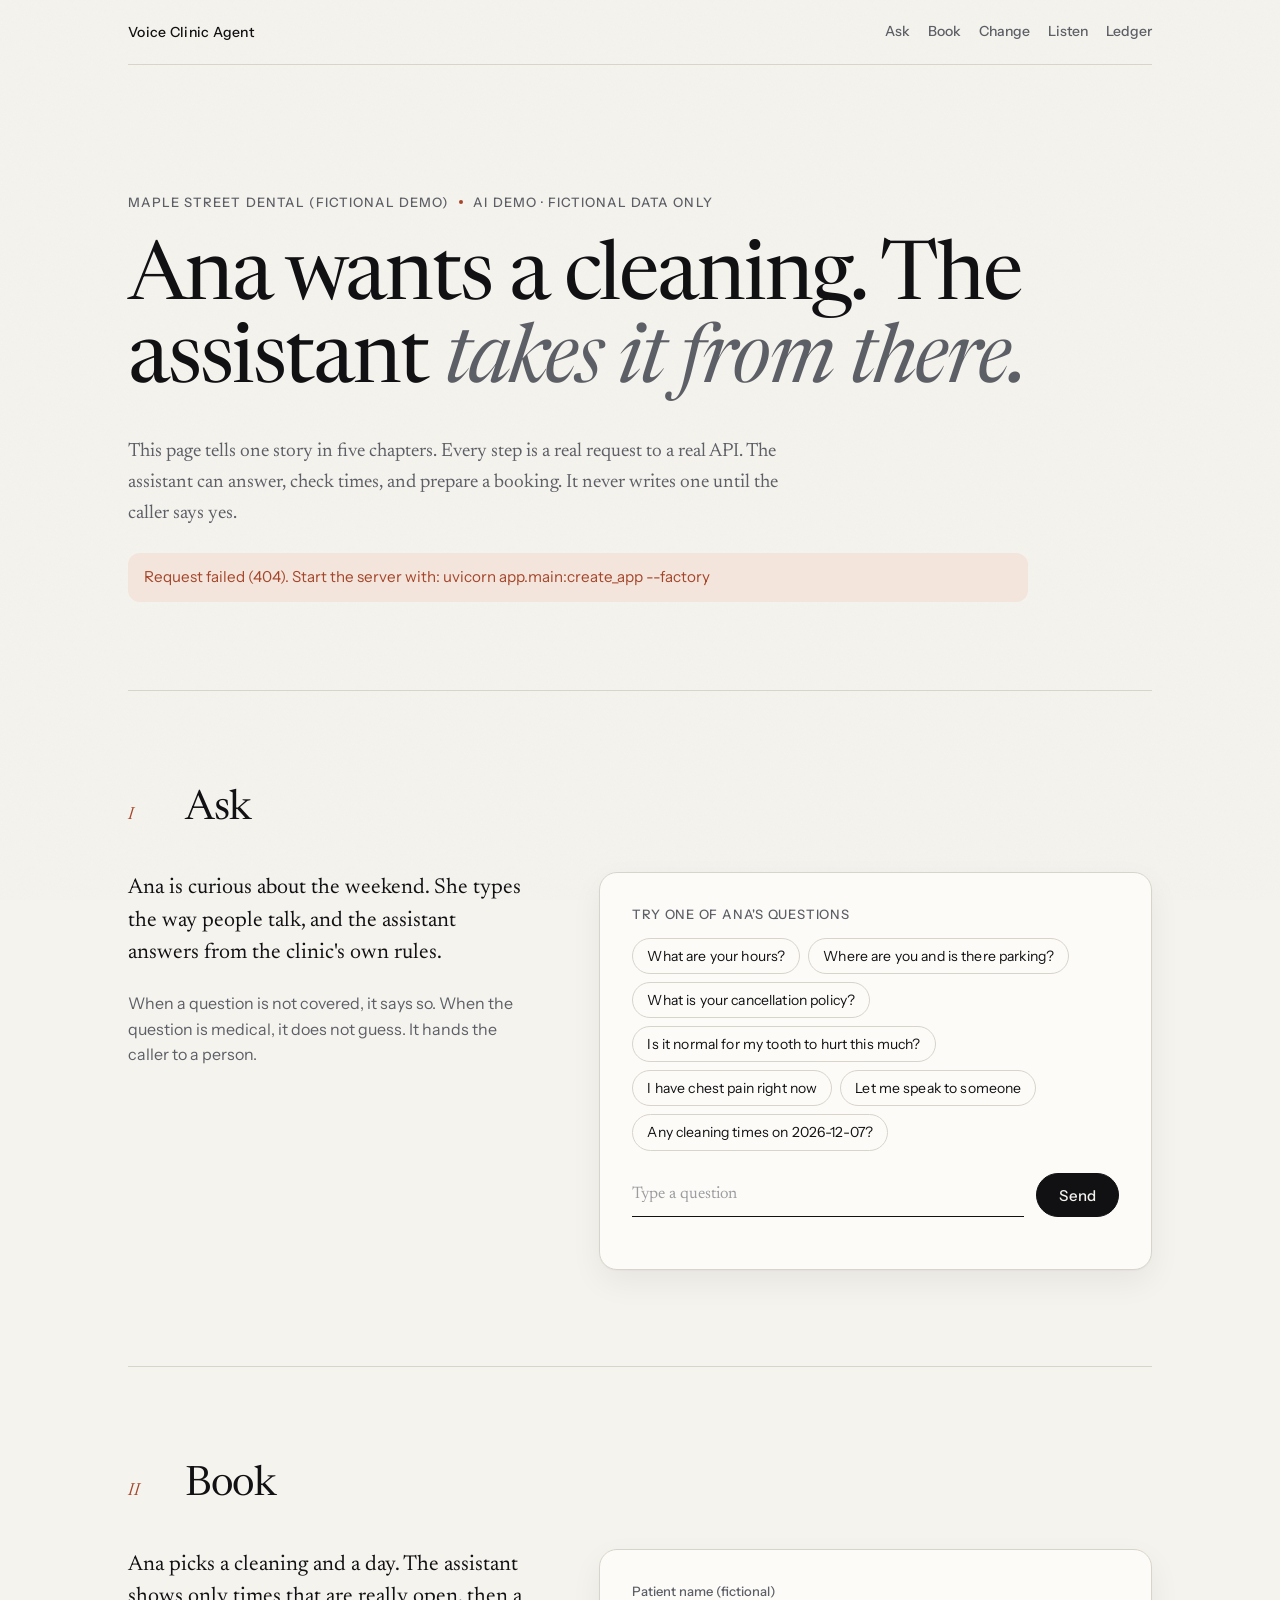
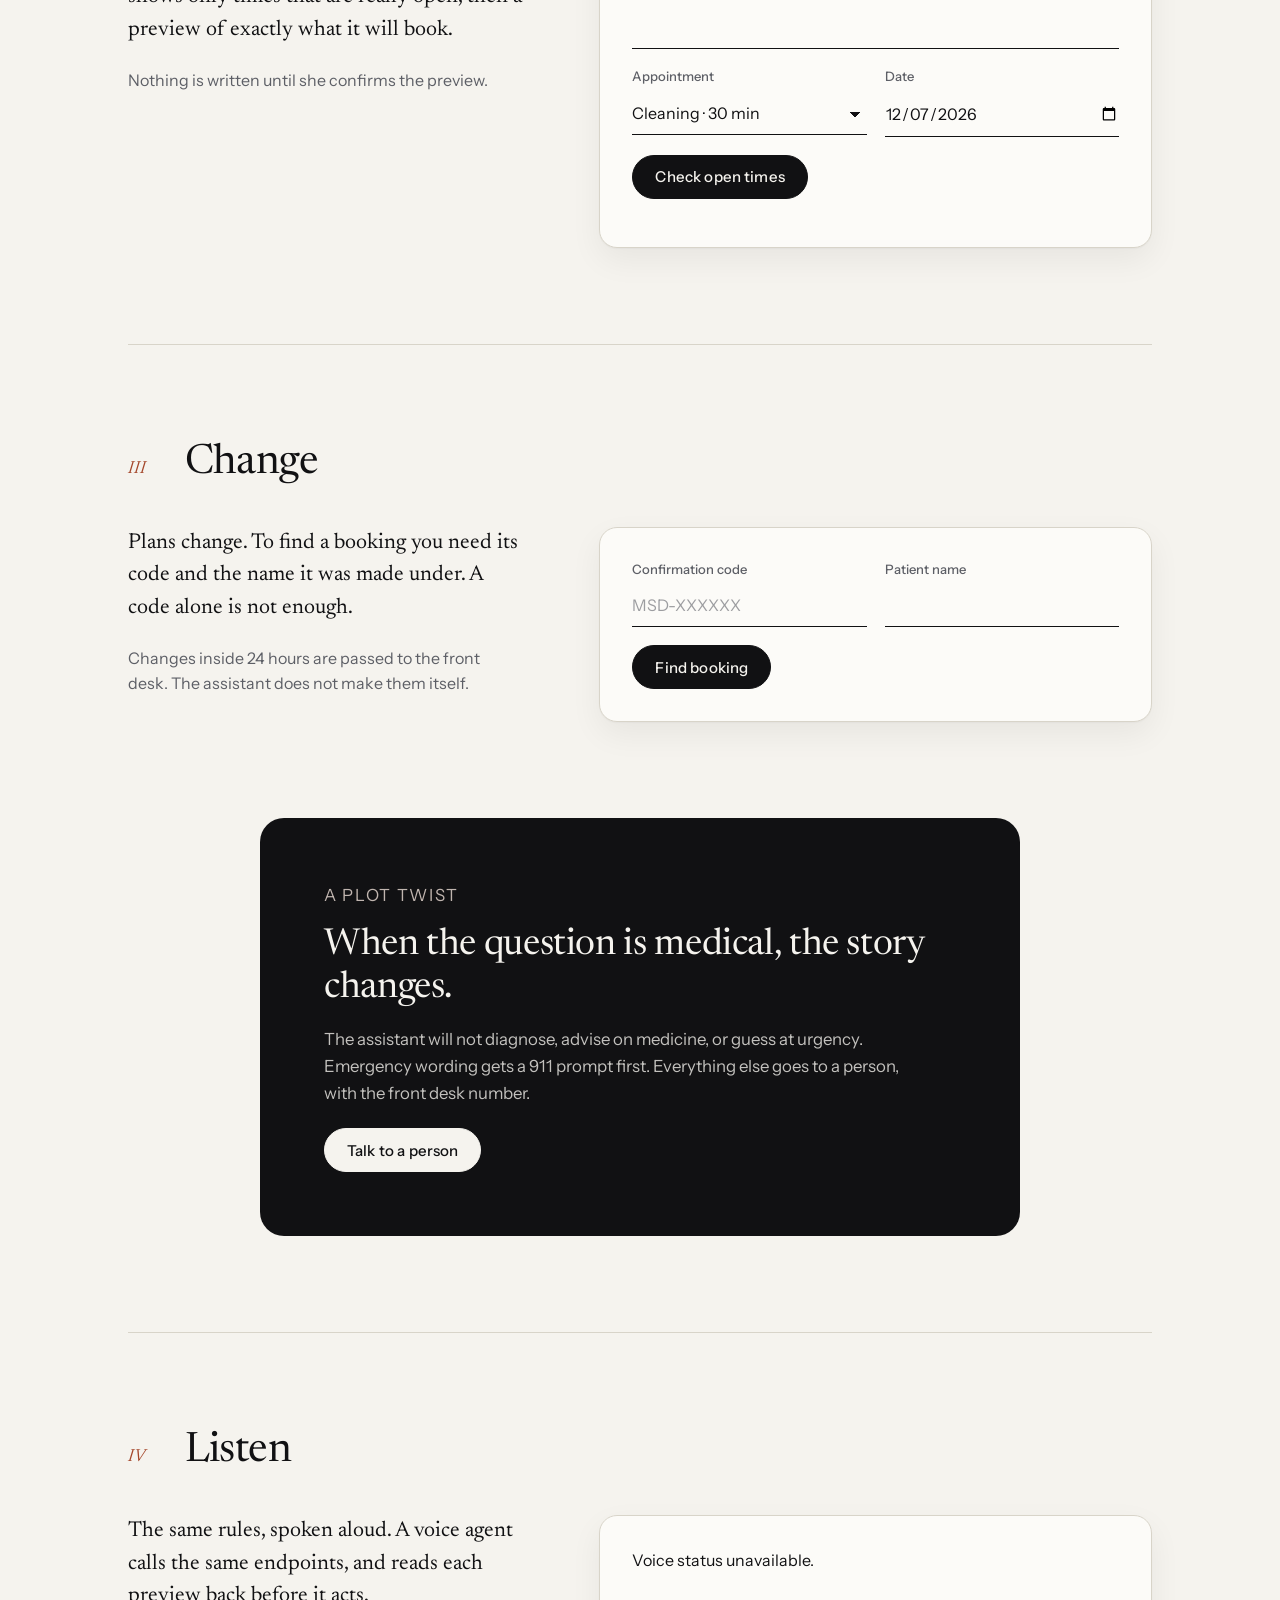
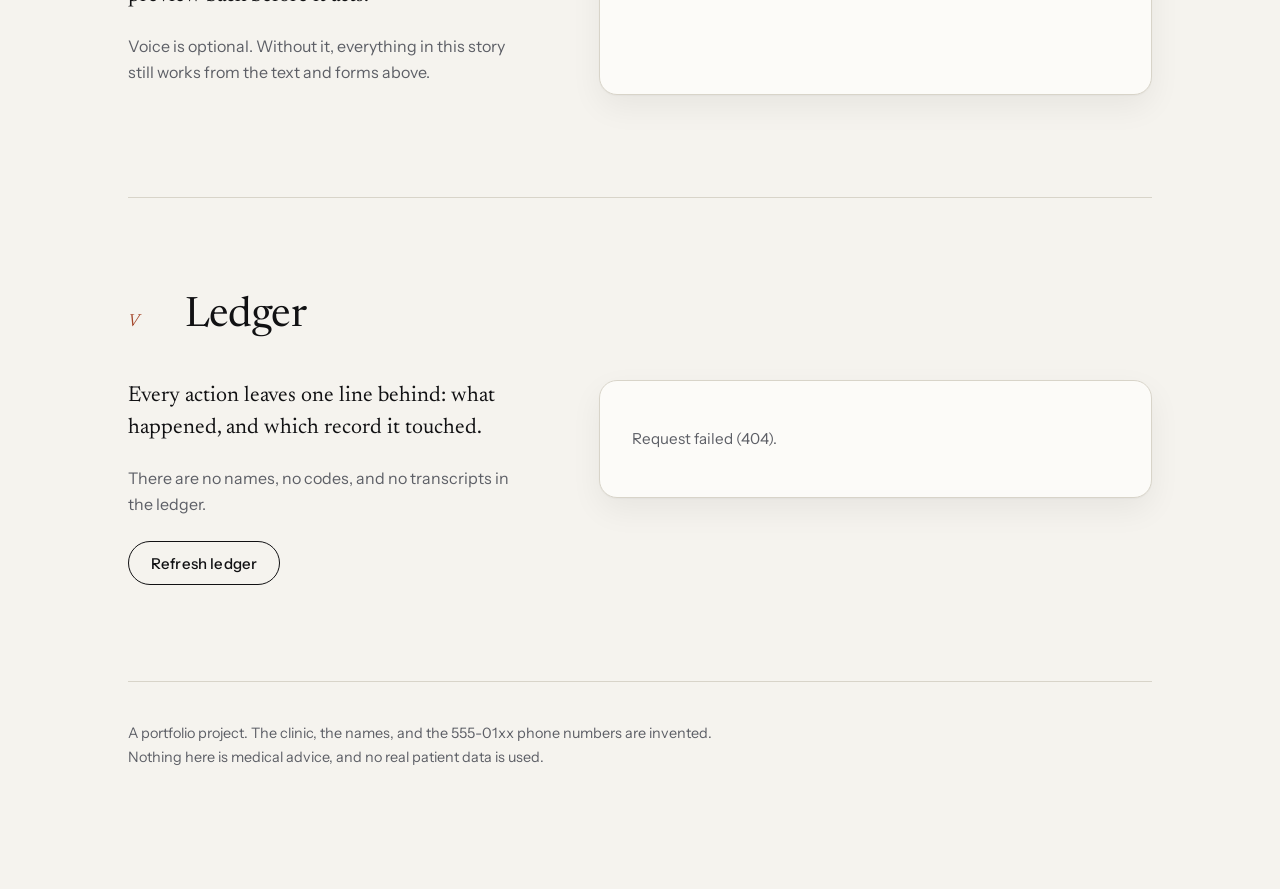
==== frontend/index.html @ 0dfd9bcc "Voice clinic agent: confirmation tokens, honest escalation, live integration fixes" ====
<!doctype html>
<html lang="en">
  <head>
    <meta charset="utf-8" />
    <meta name="viewport" content="width=device-width, initial-scale=1" />
    <meta name="description" content="A voice appointment assistant for a fictional dental clinic, told as a short story: ask, book, change, listen, and keep a ledger." />
    <title>Voice Clinic Agent Demo</title>
    <link rel="preconnect" href="https://fonts.googleapis.com" />
    <link rel="preconnect" href="https://fonts.gstatic.com" crossorigin />
    <link
      href="https://fonts.googleapis.com/css2?family=Instrument+Sans:wght@400;500;600&family=JetBrains+Mono:wght@400;500&family=Newsreader:ital,opsz,wght@0,6..72,400;0,6..72,500;1,6..72,400;1,6..72,500&display=swap"
      rel="stylesheet"
    />
    <link rel="icon" href="data:image/svg+xml,%3Csvg xmlns='http://www.w3.org/2000/svg' viewBox='0 0 16 16'%3E%3Ccircle cx='8' cy='8' r='6' fill='%23111113'/%3E%3C/svg%3E" />
    <link rel="stylesheet" href="styles.css?v=3" />
  </head>
  <body>
    <div class="page">
      <header class="masthead">
        <p class="masthead-title">Voice Clinic Agent</p>
        <nav class="chapters-nav" aria-label="Chapters">
          <a href="#ask">Ask</a>
          <a href="#book">Book</a>
          <a href="#change">Change</a>
          <a href="#listen">Listen</a>
          <a href="#ledger">Ledger</a>
        </nav>
      </header>

      <section class="opening" aria-labelledby="opening-title">
        <p class="eyebrow">
          <span id="clinic-name">Maple Street Dental (Fictional Demo)</span>
          <span class="dot" aria-hidden="true"></span>
          AI demo · fictional data only
        </p>
        <h1 id="opening-title" class="display">
          Ana wants a cleaning. The assistant <em>takes it from there.</em>
        </h1>
        <p class="dek">
          This page tells one story in five chapters. Every step is a real request to a real API.
          The assistant can answer, check times, and prepare a booking. It never writes one until
          the caller says yes.
        </p>
        <div class="status" id="status" role="status" hidden></div>
      </section>

      <article class="chapter reveal" id="ask" aria-labelledby="ask-title">
        <header class="chapter-head">
          <span class="numeral" aria-hidden="true">I</span>
          <h2 id="ask-title">Ask</h2>
        </header>
        <div class="chapter-body">
          <div class="narration">
            <p class="lede">
              Ana is curious about the weekend. She types the way people talk, and the assistant
              answers from the clinic's own rules.
            </p>
            <p>
              When a question is not covered, it says so. When the question is medical, it does not
              guess. It hands the caller to a person.
            </p>
          </div>
          <div class="panel">
            <p class="panel-label">Try one of Ana's questions</p>
            <div class="chips" id="chips"></div>
            <form id="message-form" class="ask-form">
              <label class="sr-only" for="message-input">Message</label>
              <input
                id="message-input"
                name="message"
                maxlength="500"
                autocomplete="off"
                placeholder="Type a question"
                required
              />
              <button type="submit" class="pill">Send</button>
            </form>
            <div id="message-reply" class="reply" aria-live="polite"></div>
          </div>
        </div>
      </article>

      <article class="chapter reveal" id="book" aria-labelledby="book-title">
        <header class="chapter-head">
          <span class="numeral" aria-hidden="true">II</span>
          <h2 id="book-title">Book</h2>
        </header>
        <div class="chapter-body">
          <div class="narration">
            <p class="lede">
              Ana picks a cleaning and a day. The assistant shows only times that are really open,
              then a preview of exactly what it will book.
            </p>
            <p>Nothing is written until she confirms the preview.</p>
          </div>
          <div class="panel">
            <form id="book-form" class="stack" onsubmit="return false">
              <label class="field">
                <span>Patient name (fictional)</span>
                <input id="book-name" name="patient_name" minlength="2" maxlength="80" required />
              </label>
              <div class="field-row">
                <label class="field">
                  <span>Appointment</span>
                  <select id="book-type" name="appointment_type">
                    <option value="cleaning">Cleaning · 30 min</option>
                    <option value="checkup">Checkup · 30 min</option>
                    <option value="consultation">Consultation · 60 min</option>
                  </select>
                </label>
                <label class="field">
                  <span>Date</span>
                  <input id="book-date" name="date" type="date" required />
                </label>
              </div>
              <div>
                <button type="button" id="check-times" class="pill">Check open times</button>
              </div>
            </form>
            <div id="slots" class="slots" aria-label="Open times"></div>
            <div id="book-review" class="review" aria-live="polite"></div>
          </div>
        </div>
      </article>

      <article class="chapter reveal" id="change" aria-labelledby="change-title">
        <header class="chapter-head">
          <span class="numeral" aria-hidden="true">III</span>
          <h2 id="change-title">Change</h2>
        </header>
        <div class="chapter-body">
          <div class="narration">
            <p class="lede">
              Plans change. To find a booking you need its code and the name it was made under. A
              code alone is not enough.
            </p>
            <p>
              Changes inside 24 hours are passed to the front desk. The assistant does not make them
              itself.
            </p>
          </div>
          <div class="panel">
            <form id="lookup-form" class="stack">
              <div class="field-row">
                <label class="field">
                  <span>Confirmation code</span>
                  <input id="manage-code" placeholder="MSD-XXXXXX" pattern="MSD-[A-Za-z0-9]{6}" required />
                </label>
                <label class="field">
                  <span>Patient name</span>
                  <input id="manage-name" minlength="2" maxlength="80" required />
                </label>
              </div>
              <div>
                <button type="submit" class="pill">Find booking</button>
              </div>
            </form>
            <div id="booking-details" class="review" aria-live="polite"></div>
            <div id="manage-actions" class="stack" hidden>
              <div class="field-row">
                <label class="field">
                  <span>New date</span>
                  <input id="new-date" type="date" />
                </label>
                <label class="field">
                  <span>New start time</span>
                  <input id="new-time" placeholder="14:00" pattern="([01]\d|2[0-3]):[0-5]\d" />
                </label>
              </div>
              <div class="row">
                <button type="button" id="reschedule-button" class="pill">Reschedule</button>
                <button type="button" id="cancel-button" class="pill ghost-danger">Cancel appointment</button>
              </div>
            </div>
            <div id="manage-review" class="review" aria-live="polite"></div>
          </div>
        </div>
      </article>

      <aside class="interlude reveal" aria-labelledby="twist-title">
        <p class="interlude-kicker">A plot twist</p>
        <h2 id="twist-title">When the question is medical, the story changes.</h2>
        <p>
          The assistant will not diagnose, advise on medicine, or guess at urgency. Emergency wording
          gets a 911 prompt first. Everything else goes to a person, with the front desk number.
        </p>
        <button type="button" id="human-button" class="pill">Talk to a person</button>
      </aside>

      <article class="chapter reveal" id="listen" aria-labelledby="listen-title">
        <header class="chapter-head">
          <span class="numeral" aria-hidden="true">IV</span>
          <h2 id="listen-title">Listen</h2>
        </header>
        <div class="chapter-body">
          <div class="narration">
            <p class="lede">
              The same rules, spoken aloud. A voice agent calls the same endpoints, and reads each
              preview back before it acts.
            </p>
            <p>
              Voice is optional. Without it, everything in this story still works from the text and
              forms above.
            </p>
          </div>
          <div class="panel voice-panel">
            <div id="voice-area">
              <p class="hint">Checking voice configuration…</p>
            </div>
          </div>
        </div>
      </article>

      <article class="chapter reveal" id="ledger" aria-labelledby="ledger-title">
        <header class="chapter-head">
          <span class="numeral" aria-hidden="true">V</span>
          <h2 id="ledger-title">Ledger</h2>
        </header>
        <div class="chapter-body">
          <div class="narration">
            <p class="lede">
              Every action leaves one line behind: what happened, and which record it touched.
            </p>
            <p>There are no names, no codes, and no transcripts in the ledger.</p>
            <button type="button" id="refresh-log" class="pill secondary">Refresh ledger</button>
          </div>
          <div class="panel">
            <ol id="log" class="ledger"></ol>
          </div>
        </div>
      </article>

      <footer class="colophon">
        <p>
          A portfolio project. The clinic, the names, and the 555-01xx phone numbers are invented.
          Nothing here is medical advice, and no real patient data is used.
        </p>
      </footer>
    </div>

    <script src="app.js?v=3" type="module"></script>
  </body>
</html>
---- frontend/styles.css ----
/* Editorial demo page. Light paper, black pill controls, serif narration.
   Colors are tokens so the dark variant only redefines them. */

:root {
  --paper: #f5f3ee;
  --paper-raised: #fcfbf8;
  --ink: #111113;
  --ink-soft: #5d5f66;
  --rule: #d8d4c9;
  --clay: #a4462a;
  --clay-soft: #f3e4dc;
  --ok: #2d6a4f;

  --serif: "Newsreader", Georgia, "Times New Roman", serif;
  --sans: "Instrument Sans", system-ui, -apple-system, "Segoe UI", sans-serif;
  --mono: "JetBrains Mono", ui-monospace, Menlo, monospace;

  --radius: 18px;
  --shadow: 0 1px 2px rgb(17 17 19 / 0.04), 0 12px 32px rgb(17 17 19 / 0.06);
}

@media (prefers-color-scheme: dark) {
  :root:not([data-theme="light"]) {
    --paper: #0d0d0f;
    --paper-raised: #16161a;
    --ink: #f3f1ea;
    --ink-soft: #a3a5ad;
    --rule: #2c2c33;
    --clay: #e08a6c;
    --clay-soft: #2a1d18;
    --ok: #8fd3b0;
    --shadow: 0 1px 2px rgb(0 0 0 / 0.4), 0 16px 40px rgb(0 0 0 / 0.35);
  }
}

:root[data-theme="dark"] {
  --paper: #0d0d0f;
  --paper-raised: #16161a;
  --ink: #f3f1ea;
  --ink-soft: #a3a5ad;
  --rule: #2c2c33;
  --clay: #e08a6c;
  --clay-soft: #2a1d18;
  --ok: #8fd3b0;
  --shadow: 0 1px 2px rgb(0 0 0 / 0.4), 0 16px 40px rgb(0 0 0 / 0.35);
}

*,
*::before,
*::after {
  box-sizing: border-box;
}

[hidden] {
  display: none !important;
}

html {
  -webkit-text-size-adjust: 100%;
  scroll-behavior: smooth;
}

body {
  margin: 0;
  background: var(--paper);
  color: var(--ink);
  font: 16px/1.6 var(--sans);
  overflow-x: hidden;
  -webkit-font-smoothing: antialiased;
}

/* Film grain across the whole page, so the paper feels printed. */
body::before {
  content: "";
  position: fixed;
  inset: 0;
  pointer-events: none;
  z-index: 0;
  opacity: 0.35;
  background-image: url("data:image/svg+xml,%3Csvg xmlns='http://www.w3.org/2000/svg' width='160' height='160'%3E%3Cfilter id='n'%3E%3CfeTurbulence type='fractalNoise' baseFrequency='0.9' numOctaves='2' stitchTiles='stitch'/%3E%3CfeColorMatrix values='0 0 0 0 0.5 0 0 0 0 0.5 0 0 0 0 0.5 0 0 0 0.08 0'/%3E%3C/filter%3E%3Crect width='100%25' height='100%25' filter='url(%23n)'/%3E%3C/svg%3E");
}

.page {
  position: relative;
  z-index: 1;
  max-width: 1120px;
  margin: 0 auto;
  padding: 0 clamp(16px, 4vw, 48px);
}

:focus-visible {
  outline: 2px solid var(--ink);
  outline-offset: 3px;
  border-radius: 6px;
}

/* --- masthead ------------------------------------------------------------ */

.masthead {
  display: flex;
  flex-wrap: wrap;
  align-items: center;
  justify-content: space-between;
  gap: 12px 24px;
  padding: 22px 0;
  border-bottom: 1px solid var(--rule);
}

.masthead-title {
  margin: 0;
  font: 500 14px/1 var(--sans);
  letter-spacing: 0.02em;
}

.chapters-nav {
  display: flex;
  flex-wrap: wrap;
  gap: 4px 18px;
}

.chapters-nav a {
  color: var(--ink-soft);
  text-decoration: none;
  font: 500 14px/1.4 var(--sans);
  transition: color 0.2s ease;
}

.chapters-nav a:hover {
  color: var(--ink);
}

/* --- opening ------------------------------------------------------------- */

.opening {
  padding: clamp(56px, 12vw, 128px) 0 clamp(40px, 8vw, 88px);
  max-width: 900px;
}

.eyebrow {
  display: flex;
  flex-wrap: wrap;
  align-items: center;
  gap: 10px;
  margin: 0 0 28px;
  font: 500 13px/1.4 var(--sans);
  letter-spacing: 0.08em;
  text-transform: uppercase;
  color: var(--ink-soft);
}

.dot {
  width: 4px;
  height: 4px;
  border-radius: 50%;
  background: var(--clay);
}

.display {
  margin: 0;
  font: 400 clamp(2.5rem, 6.4vw, 5.1rem) / 1.02 var(--serif);
  font-variation-settings: "opsz" 72;
  letter-spacing: -0.025em;
  text-wrap: balance;
}

.display em {
  font-style: italic;
  color: var(--ink-soft);
}

.dek {
  margin: 32px 0 0;
  max-width: 36em;
  font: 400 1.2rem/1.6 var(--serif);
  font-variation-settings: "opsz" 18;
  color: var(--ink-soft);
}

.status {
  margin-top: 24px;
  padding: 12px 16px;
  border-radius: 12px;
  background: var(--clay-soft);
  color: var(--clay);
  font-size: 0.95rem;
}

/* --- chapters ------------------------------------------------------------ */

.chapter {
  padding: clamp(48px, 8vw, 96px) 0;
  border-top: 1px solid var(--rule);
  scroll-margin-top: 24px;
}

.chapter-head {
  display: flex;
  align-items: baseline;
  gap: 18px;
  margin-bottom: 40px;
}

.numeral {
  font: italic 400 1.1rem/1 var(--serif);
  color: var(--clay);
  min-width: 2.2em;
}

.chapter-head h2 {
  margin: 0;
  font: 400 clamp(1.8rem, 3.6vw, 2.6rem) / 1.1 var(--serif);
  font-variation-settings: "opsz" 48;
  letter-spacing: -0.015em;
}

.chapter-body {
  display: grid;
  grid-template-columns: minmax(0, 5fr) minmax(0, 7fr);
  gap: clamp(32px, 6vw, 80px);
  align-items: start;
}

.narration {
  position: sticky;
  top: 32px;
}

.narration p {
  margin: 0 0 1em;
  max-width: 34em;
  color: var(--ink-soft);
}

.lede {
  font: 400 1.35rem/1.5 var(--serif) !important;
  font-variation-settings: "opsz" 24;
  color: var(--ink) !important;
}

.narration .pill {
  margin-top: 8px;
}

/* --- panels and controls ------------------------------------------------- */

.panel {
  background: var(--paper-raised);
  border: 1px solid var(--rule);
  border-radius: var(--radius);
  padding: clamp(20px, 3vw, 32px);
  box-shadow: var(--shadow);
  min-width: 0;
}

.panel-label {
  margin: 0 0 14px;
  font: 500 13px/1.4 var(--sans);
  letter-spacing: 0.06em;
  text-transform: uppercase;
  color: var(--ink-soft);
}

.stack > * + * {
  margin-top: 18px;
}

.row {
  display: flex;
  flex-wrap: wrap;
  gap: 10px;
}

.field-row {
  display: grid;
  grid-template-columns: repeat(auto-fit, minmax(180px, 1fr));
  gap: 18px;
}

.field {
  display: flex;
  flex-direction: column;
  gap: 6px;
  min-width: 0;
}

.field > span {
  font: 500 13px/1.4 var(--sans);
  color: var(--ink-soft);
}

input,
select {
  font: 400 16px/1.4 var(--sans);
  color: var(--ink);
  background: transparent;
  border: 0;
  border-bottom: 1px solid var(--ink);
  border-radius: 0;
  padding: 10px 0;
  width: 100%;
  min-width: 0;
  transition: border-color 0.2s ease;
}

input::placeholder {
  color: var(--ink-soft);
  opacity: 0.6;
}

input:focus,
select:focus {
  outline: none;
  border-bottom-color: var(--clay);
}

select {
  appearance: none;
  background-image: linear-gradient(45deg, transparent 50%, var(--ink) 50%),
    linear-gradient(135deg, var(--ink) 50%, transparent 50%);
  background-position: calc(100% - 12px) 55%, calc(100% - 7px) 55%;
  background-size: 5px 5px, 5px 5px;
  background-repeat: no-repeat;
  padding-right: 28px;
}

/* Black pill buttons: the same shape and weight as the ElevenLabs widget. */
button {
  font: 500 15px/1 var(--sans);
  letter-spacing: 0.01em;
  cursor: pointer;
  min-height: 44px;
}

.pill {
  display: inline-flex;
  align-items: center;
  justify-content: center;
  gap: 8px;
  padding: 12px 22px;
  border-radius: 999px;
  border: 1px solid var(--ink);
  background: var(--ink);
  color: var(--paper);
  transition: transform 0.18s ease, opacity 0.18s ease, background 0.18s ease;
}

.pill:hover {
  transform: translateY(-1px);
  opacity: 0.88;
}

.pill:active {
  transform: translateY(0);
}

.pill:disabled {
  opacity: 0.4;
  cursor: not-allowed;
  transform: none;
}

.pill.secondary {
  background: transparent;
  color: var(--ink);
}

.pill.ghost-danger {
  background: transparent;
  color: var(--clay);
  border-color: var(--clay);
}

.ask-form {
  display: flex;
  gap: 12px;
  align-items: flex-end;
  margin-bottom: 20px;
}

.ask-form input {
  flex: 1;
  font: 400 1.05rem/1.4 var(--serif);
  font-variation-settings: "opsz" 18;
}

/* Suggested lines, styled as things Ana might say. */
.chips {
  display: flex;
  flex-wrap: wrap;
  gap: 8px;
  margin-bottom: 22px;
}

.chip {
  padding: 8px 14px;
  border-radius: 999px;
  border: 1px solid var(--rule);
  background: transparent;
  color: var(--ink);
  font: 400 14px/1.3 var(--sans);
  min-height: 36px;
  transition: border-color 0.2s ease, background 0.2s ease;
}

.chip:hover {
  border-color: var(--ink);
  background: var(--paper);
}

/* Replies read like a line of dialogue. */
.reply,
.review {
  margin-top: 20px;
  padding: 18px 20px;
  border-radius: 14px;
  background: var(--paper);
  border: 1px solid var(--rule);
  min-height: 3rem;
  white-space: pre-wrap;
}

.reply:empty,
.review:empty {
  display: none;
}

.reply .route {
  display: block;
  margin-bottom: 8px;
  font: 500 12px/1 var(--mono);
  letter-spacing: 0.04em;
  color: var(--ink-soft);
}

.reply {
  font: 400 1.15rem/1.5 var(--serif);
  font-variation-settings: "opsz" 20;
}

.reply.escalated {
  border-color: var(--clay);
  background: var(--clay-soft);
}

.review p {
  margin: 0 0 14px;
}

.review.ok {
  border-color: var(--ok);
}

.review .problem {
  margin: 0 0 14px;
  color: var(--clay);
  font-size: 0.95rem;
}

.reply.error,
.review.error {
  border-color: var(--clay);
  color: var(--clay);
}

.slots {
  display: flex;
  flex-wrap: wrap;
  gap: 8px;
  margin-top: 16px;
}

.slots button {
  min-width: 84px;
  padding: 10px 14px;
  border-radius: 999px;
  border: 1px solid var(--ink);
  background: transparent;
  color: var(--ink);
  font: 500 14px/1 var(--mono);
  transition: background 0.18s ease, color 0.18s ease;
}

.slots button:hover {
  background: var(--ink);
  color: var(--paper);
}

.hint {
  margin: 0 0 12px;
  font-size: 0.95rem;
  color: var(--ink-soft);
}

/* --- interlude ----------------------------------------------------------- */

.interlude {
  margin: 0 0 clamp(48px, 8vw, 96px);
  padding: clamp(32px, 6vw, 64px);
  border-radius: 24px;
  background: var(--ink);
  color: var(--paper);
  display: grid;
  gap: 16px;
  justify-items: start;
  max-width: 760px;
  margin-left: auto;
  margin-right: auto;
}

.interlude-kicker {
  margin: 0;
  font: 500 12px/1 var(--sans);
  letter-spacing: 0.1em;
  text-transform: uppercase;
  color: var(--clay-soft);
  opacity: 0.9;
}

.interlude h2 {
  margin: 0;
  font: 400 clamp(1.7rem, 3.4vw, 2.3rem) / 1.15 var(--serif);
  font-variation-settings: "opsz" 48;
  letter-spacing: -0.01em;
}

.interlude p {
  margin: 0;
  max-width: 36em;
  font: 400 1.05rem/1.6 var(--sans);
  opacity: 0.78;
}

.interlude .pill {
  background: var(--paper);
  color: var(--ink);
  border-color: var(--paper);
  margin-top: 6px;
}

/* --- voice --------------------------------------------------------------- */

.voice-panel {
  min-height: 180px;
}

/* --- ledger -------------------------------------------------------------- */

.ledger {
  list-style: none;
  margin: 0;
  padding: 0;
  display: grid;
}

.ledger li {
  display: grid;
  grid-template-columns: 150px 1fr;
  gap: 4px 18px;
  padding: 14px 0;
  border-bottom: 1px solid var(--rule);
  font-size: 0.95rem;
}

.ledger li:last-child {
  border-bottom: 0;
}

.ledger .when {
  font: 400 12px/1.6 var(--mono);
  color: var(--ink-soft);
}

.ledger .what {
  color: var(--ink);
}

.ledger .muted {
  color: var(--ink-soft);
}

/* --- colophon ------------------------------------------------------------ */

.colophon {
  padding: 40px 0 120px;
  border-top: 1px solid var(--rule);
}

.colophon p {
  margin: 0;
  max-width: 44em;
  font-size: 0.9rem;
  color: var(--ink-soft);
}

.sr-only {
  position: absolute;
  width: 1px;
  height: 1px;
  overflow: hidden;
  clip: rect(0 0 0 0);
  white-space: nowrap;
}

/* --- reveal on scroll (only when JavaScript is running) ------------------ */

.js .reveal {
  opacity: 0;
  transform: translateY(18px);
  transition: opacity 0.8s ease, transform 0.8s cubic-bezier(0.2, 0.7, 0.2, 1);
}

.js .reveal.in-view {
  opacity: 1;
  transform: none;
}

@media (prefers-reduced-motion: reduce) {
  html {
    scroll-behavior: auto;
  }

  .js .reveal {
    opacity: 1;
    transform: none;
    transition: none;
  }

  .pill,
  .chip,
  .slots button,
  .chapters-nav a {
    transition: none;
  }
}

/* --- small screens ------------------------------------------------------- */

@media (max-width: 880px) {
  .chapter-body {
    grid-template-columns: 1fr;
  }

  .narration {
    position: static;
  }

  .chapters-nav {
    gap: 4px 14px;
  }
}

@media (max-width: 560px) {
  body {
    font-size: 15px;
  }

  .ask-form {
    flex-direction: column;
    align-items: stretch;
  }

  .ask-form .pill {
    width: 100%;
  }

  .ledger li {
    grid-template-columns: 1fr;
    gap: 2px;
  }

  .interlude {
    padding: 28px 22px;
    border-radius: 18px;
  }

  .colophon {
    padding-bottom: 140px;
  }
}
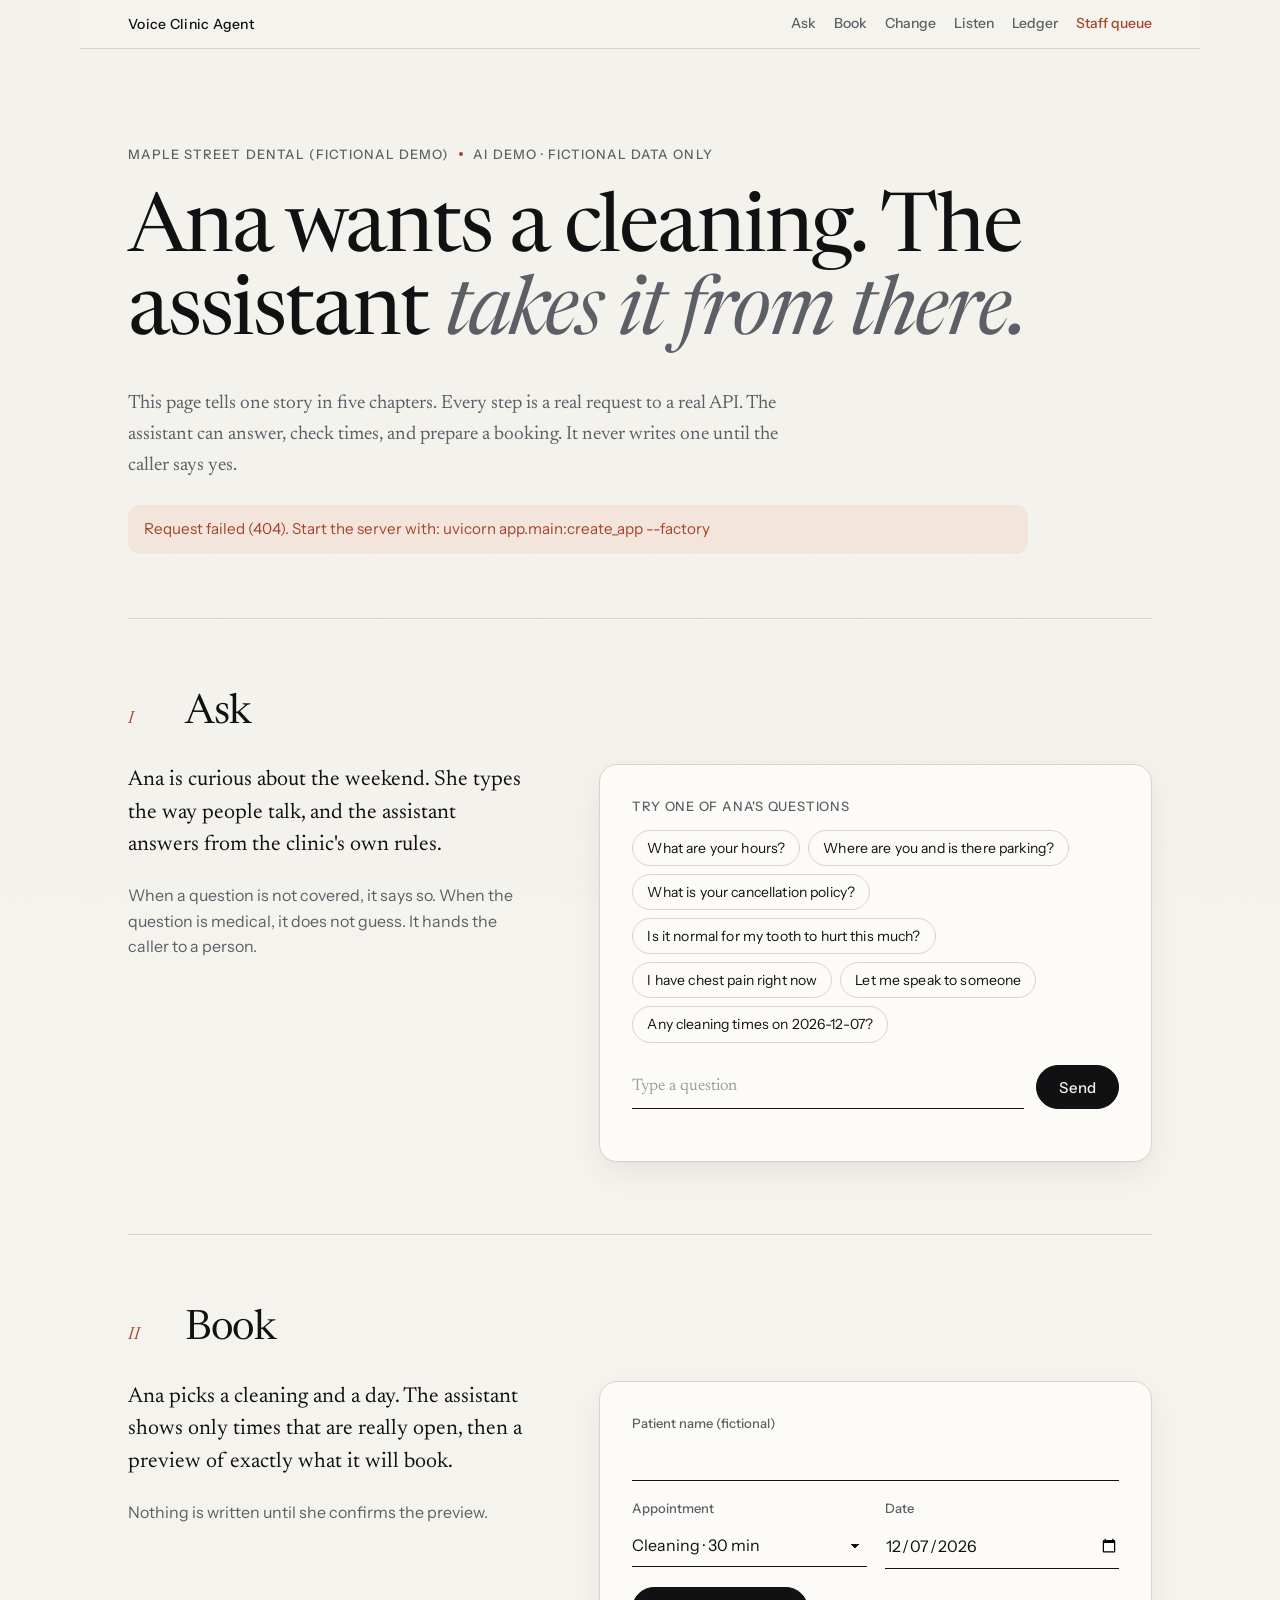
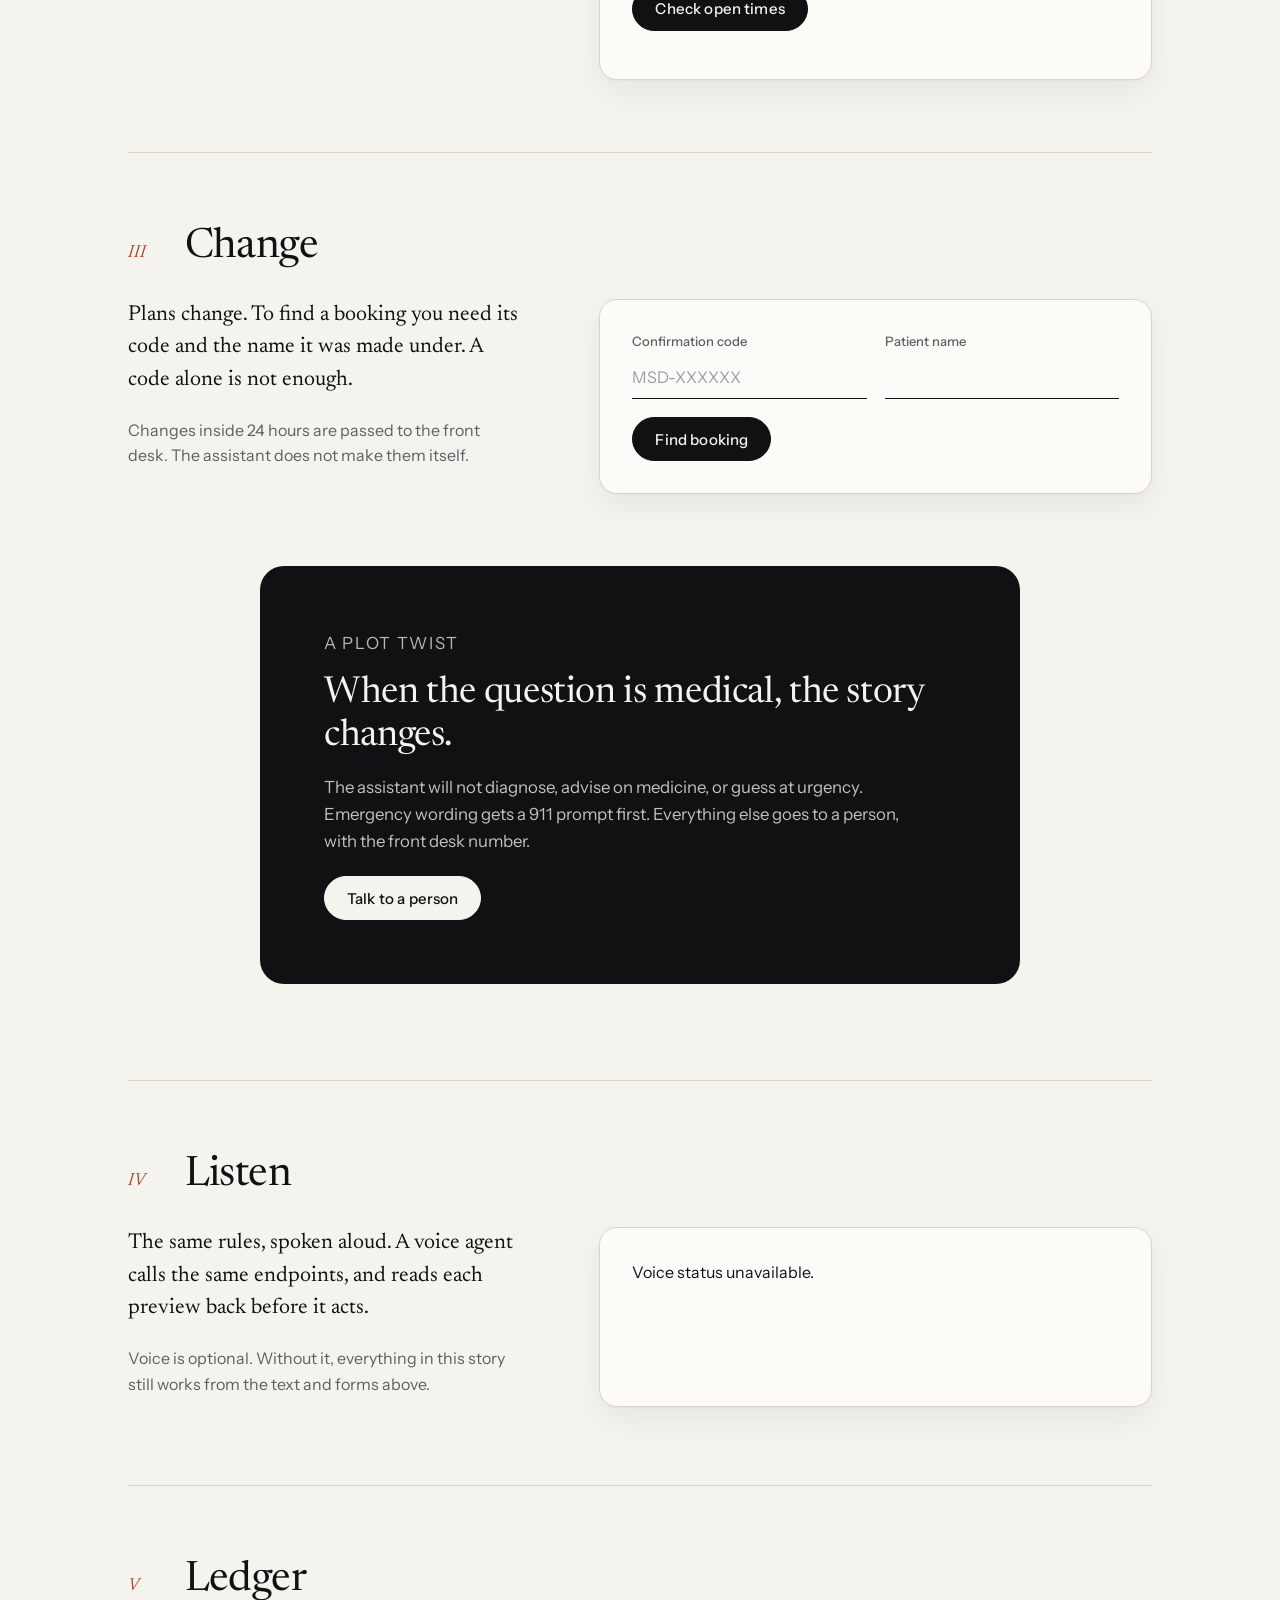
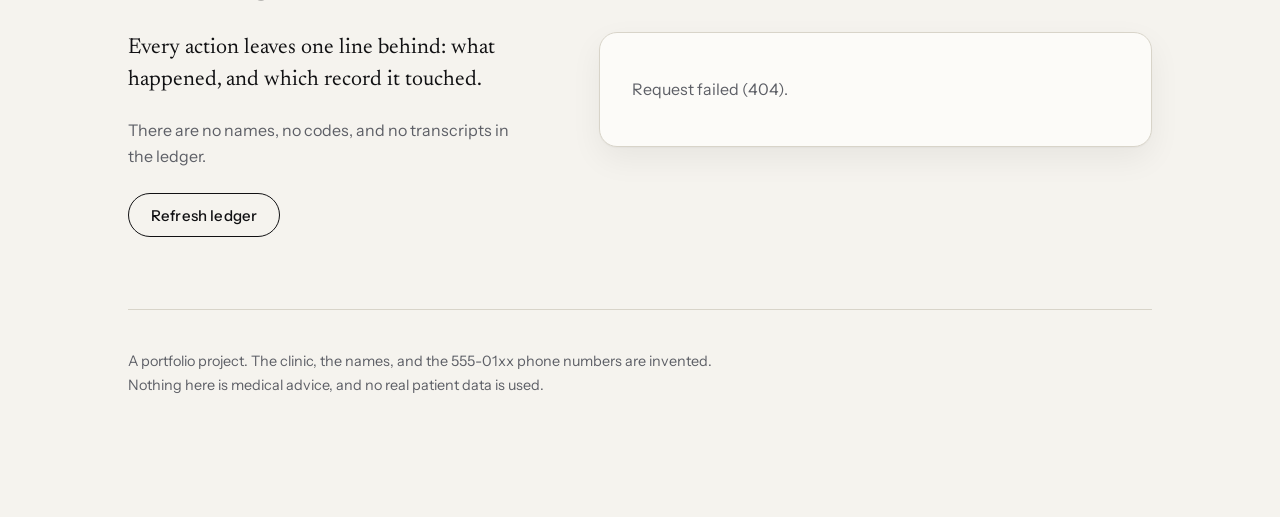
==== commit bebe826a: "feat: ledger readability, sticky masthead, and a styled test report The review ledger now shows a sh" ====
--- a/frontend/index.html
+++ b/frontend/index.html
@@ -12,7 +12,7 @@
       rel="stylesheet"
     />
     <link rel="icon" href="data:image/svg+xml,%3Csvg xmlns='http://www.w3.org/2000/svg' viewBox='0 0 16 16'%3E%3Ccircle cx='8' cy='8' r='6' fill='%23111113'/%3E%3C/svg%3E" />
-    <link rel="stylesheet" href="styles.css?v=3" />
+    <link rel="stylesheet" href="styles.css?v=5" />
   </head>
   <body>
     <div class="page">
@@ -24,6 +24,7 @@
           <a href="#change">Change</a>
           <a href="#listen">Listen</a>
           <a href="#ledger">Ledger</a>
+          <a href="staff.html" class="staff-link">Staff queue</a>
         </nav>
       </header>
 
@@ -225,7 +226,8 @@
             <button type="button" id="refresh-log" class="pill secondary">Refresh ledger</button>
           </div>
           <div class="panel">
-            <ol id="log" class="ledger"></ol>
+            <ol id="log" class="ledger" aria-live="polite"></ol>
+            <button type="button" id="log-more" class="pill secondary" hidden>Show all</button>
           </div>
         </div>
       </article>
@@ -238,6 +240,6 @@
       </footer>
     </div>
 
-    <script src="app.js?v=3" type="module"></script>
+    <script src="app.js?v=5" type="module"></script>
   </body>
 </html>
--- a/frontend/styles.css
+++ b/frontend/styles.css
@@ -97,13 +97,20 @@
 /* --- masthead ------------------------------------------------------------ */
 
 .masthead {
+  position: sticky;
+  top: 0;
+  z-index: 20;
   display: flex;
   flex-wrap: wrap;
   align-items: center;
   justify-content: space-between;
-  gap: 12px 24px;
-  padding: 22px 0;
+  gap: 10px 24px;
+  margin: 0 calc(-1 * clamp(16px, 4vw, 48px));
+  padding: 14px clamp(16px, 4vw, 48px);
   border-bottom: 1px solid var(--rule);
+  background: color-mix(in srgb, var(--paper) 88%, transparent);
+  -webkit-backdrop-filter: saturate(1.4) blur(10px);
+  backdrop-filter: saturate(1.4) blur(10px);
 }
 
 .masthead-title {
@@ -129,10 +136,20 @@
   color: var(--ink);
 }
 
+.chapters-nav a.active {
+  color: var(--ink);
+  box-shadow: inset 0 -2px 0 var(--clay);
+  padding-bottom: 2px;
+}
+
+.chapters-nav .staff-link {
+  color: var(--clay);
+}
+
 /* --- opening ------------------------------------------------------------- */
 
 .opening {
-  padding: clamp(56px, 12vw, 128px) 0 clamp(40px, 8vw, 88px);
+  padding: clamp(40px, 9vw, 96px) 0 clamp(32px, 6vw, 64px);
   max-width: 900px;
 }
 
@@ -188,7 +205,7 @@
 /* --- chapters ------------------------------------------------------------ */
 
 .chapter {
-  padding: clamp(48px, 8vw, 96px) 0;
+  padding: clamp(40px, 6vw, 72px) 0;
   border-top: 1px solid var(--rule);
   scroll-margin-top: 24px;
 }
@@ -197,7 +214,7 @@
   display: flex;
   align-items: baseline;
   gap: 18px;
-  margin-bottom: 40px;
+  margin-bottom: 28px;
 }
 
 .numeral {
@@ -552,7 +569,71 @@
   display: grid;
 }
 
-.ledger li {
+.ledger-row {
+  display: grid;
+  gap: 4px;
+  padding: 12px 0;
+  border-bottom: 1px solid var(--rule);
+  font-size: 0.95rem;
+}
+
+.ledger-row:last-child {
+  border-bottom: 0;
+}
+
+.ledger-when {
+  font: 400 12px/1.4 var(--mono);
+  color: var(--ink-soft);
+  white-space: nowrap;
+}
+
+.ledger-what {
+  display: flex;
+  flex-wrap: wrap;
+  align-items: center;
+  gap: 2px 10px;
+}
+
+.ledger-title {
+  font-weight: 600;
+  color: var(--ink);
+}
+
+.ledger-outcome {
+  font: 500 12px/1 var(--sans);
+  padding: 4px 8px;
+  border-radius: 999px;
+  border: 1px solid var(--rule);
+  color: var(--ink-soft);
+}
+
+.ledger-outcome.outcome-queued,
+.ledger-outcome.outcome-escalated {
+  border-color: var(--clay);
+  color: var(--clay);
+}
+
+.ledger-outcome.outcome-booked,
+.ledger-outcome.outcome-rescheduled {
+  border-color: var(--ok);
+  color: var(--ok);
+}
+
+.ledger-detail {
+  font-size: 0.88rem;
+  color: var(--ink-soft);
+}
+
+.ledger-empty {
+  padding: 12px 0;
+  color: var(--ink-soft);
+}
+
+#log-more {
+  margin-top: 16px;
+}
+
+/* legacy row rules removed */ .ledger-legacy {
   display: grid;
   grid-template-columns: 150px 1fr;
   gap: 4px 18px;
@@ -663,7 +744,7 @@
     width: 100%;
   }
 
-  .ledger li {
+  /* legacy row rules removed */ .ledger-legacy {
     grid-template-columns: 1fr;
     gap: 2px;
   }
@@ -677,3 +758,48 @@
     padding-bottom: 140px;
   }
 }
+
+/* --- staff queue --------------------------------------------------------- */
+
+.queue {
+  width: 100%;
+  border-collapse: collapse;
+  font-size: 0.95rem;
+}
+
+.queue th,
+.queue td {
+  text-align: left;
+  padding: 12px 10px;
+  border-bottom: 1px solid var(--rule);
+  vertical-align: top;
+}
+
+.queue th {
+  font: 500 12px/1.2 var(--sans);
+  letter-spacing: 0.06em;
+  text-transform: uppercase;
+  color: var(--ink-soft);
+}
+
+.queue .chip + .chip {
+  margin-left: 6px;
+}
+
+@media (max-width: 720px) {
+  .queue thead {
+    display: none;
+  }
+
+  .queue tr {
+    display: grid;
+    gap: 4px;
+    padding: 12px 0;
+    border-bottom: 1px solid var(--rule);
+  }
+
+  .queue td {
+    border: 0;
+    padding: 2px 0;
+  }
+}
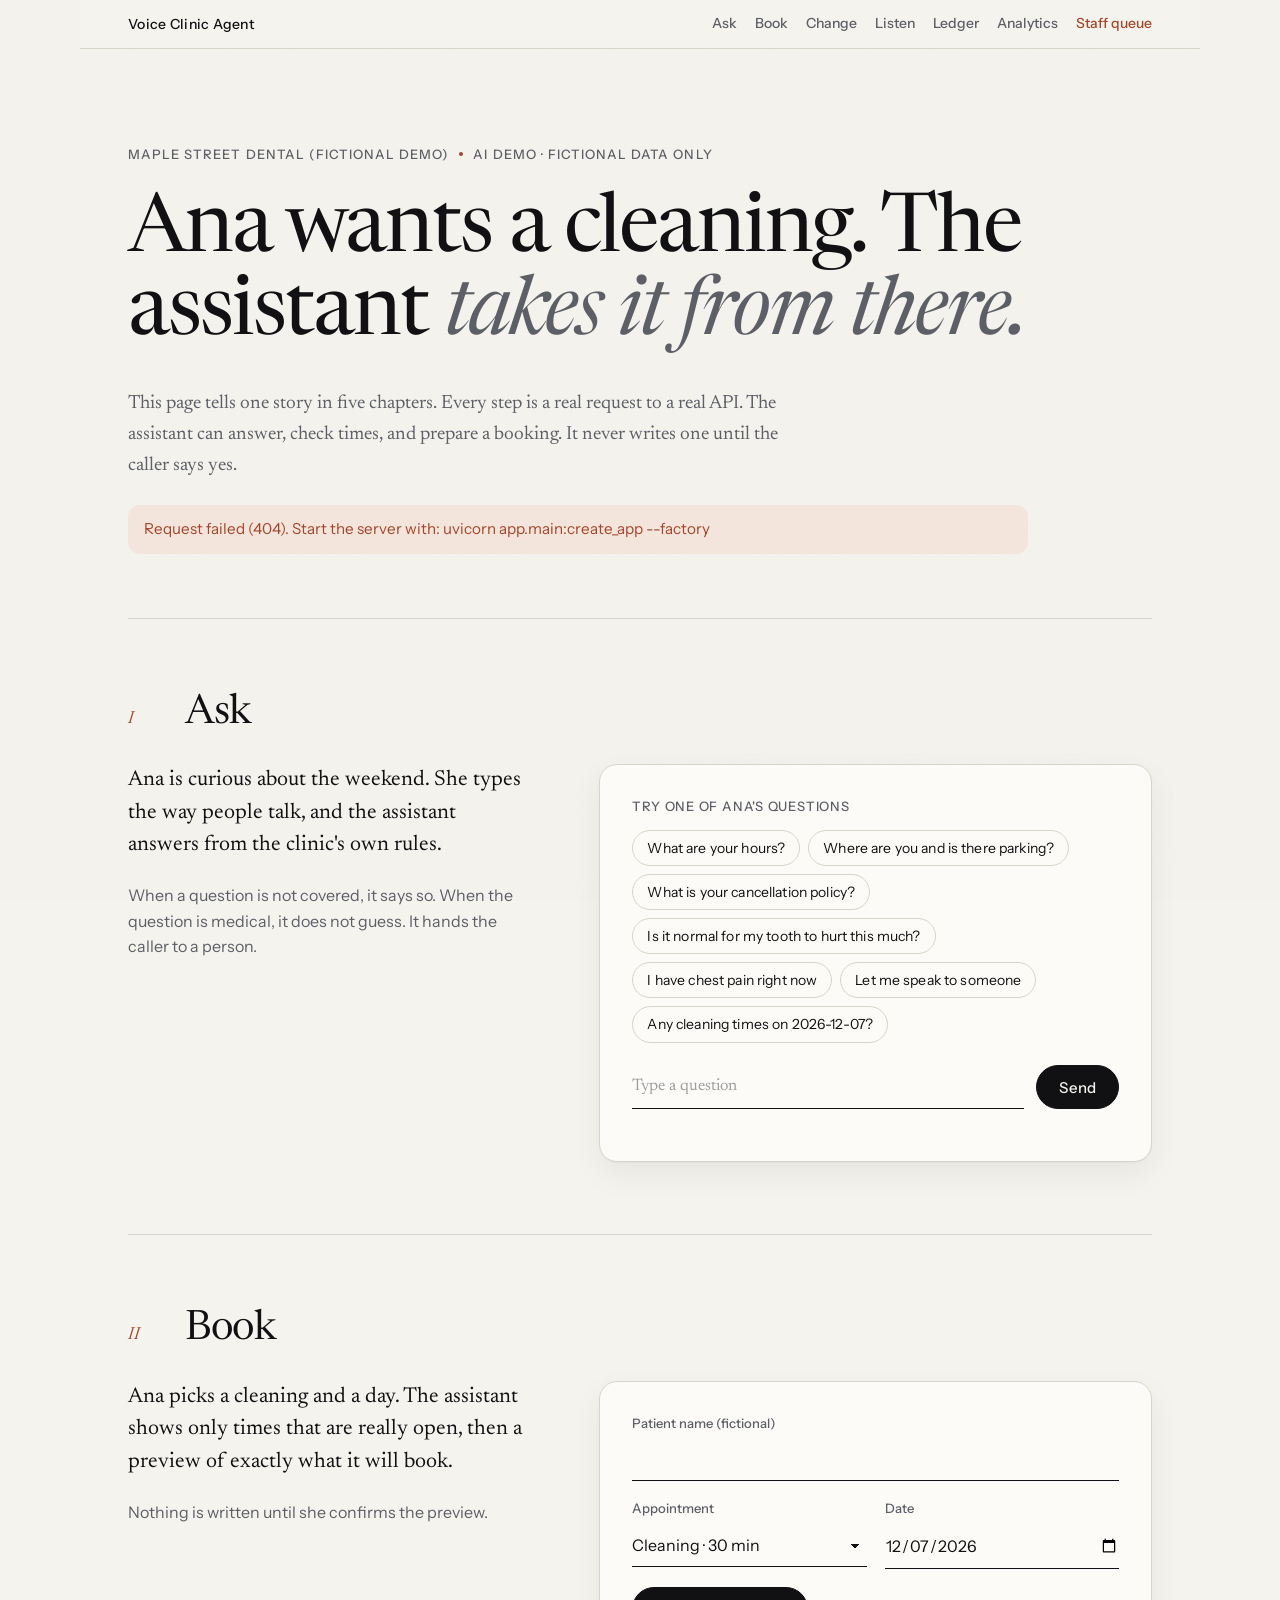
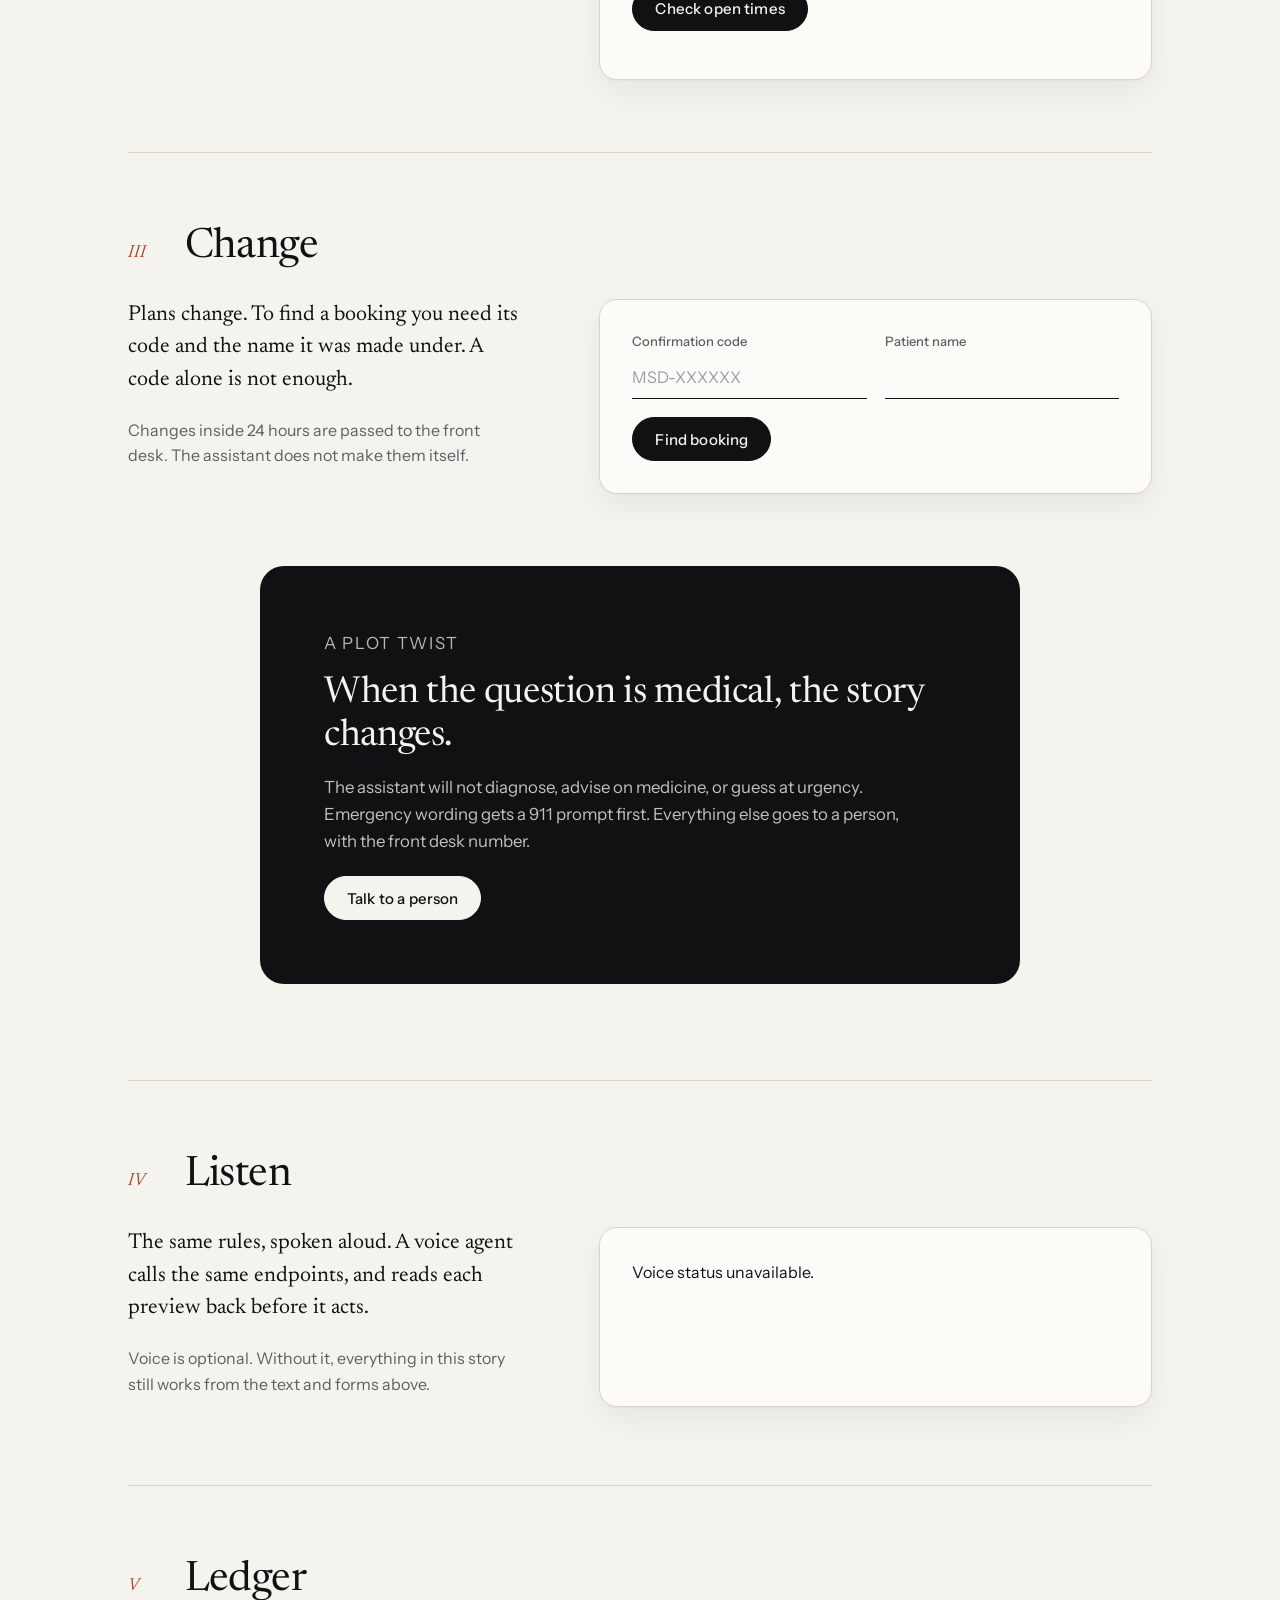
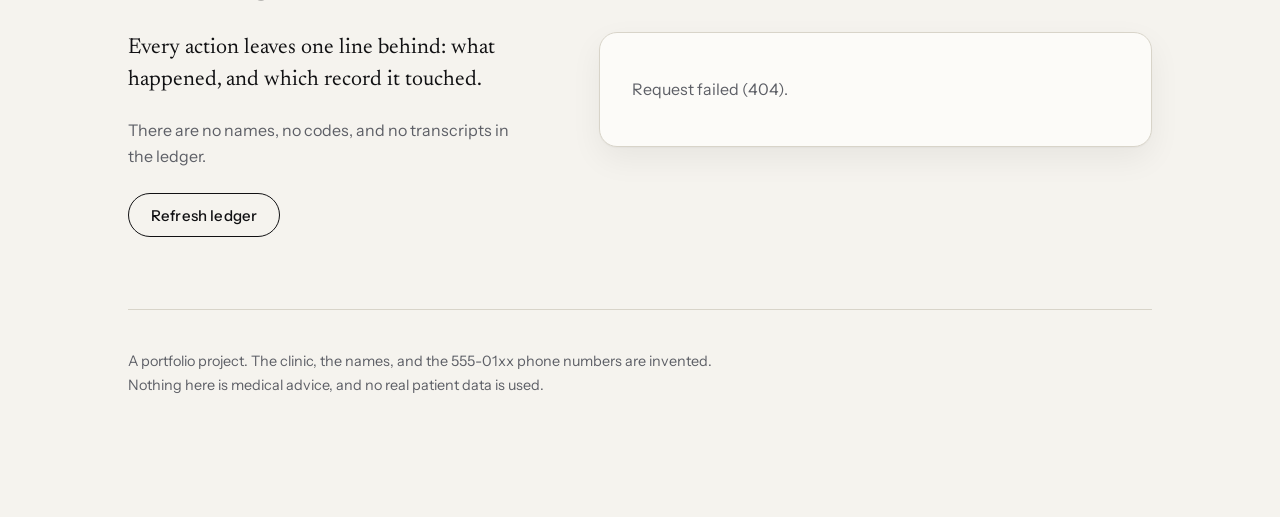
==== commit 9fd1655f: "feat: staff dashboard and a Tableau-style analytics page The staff queue gets a summary dashboard: s" ====
--- a/frontend/index.html
+++ b/frontend/index.html
@@ -24,6 +24,7 @@
           <a href="#change">Change</a>
           <a href="#listen">Listen</a>
           <a href="#ledger">Ledger</a>
+          <a href="dashboard.html">Analytics</a>
           <a href="staff.html" class="staff-link">Staff queue</a>
         </nav>
       </header>
